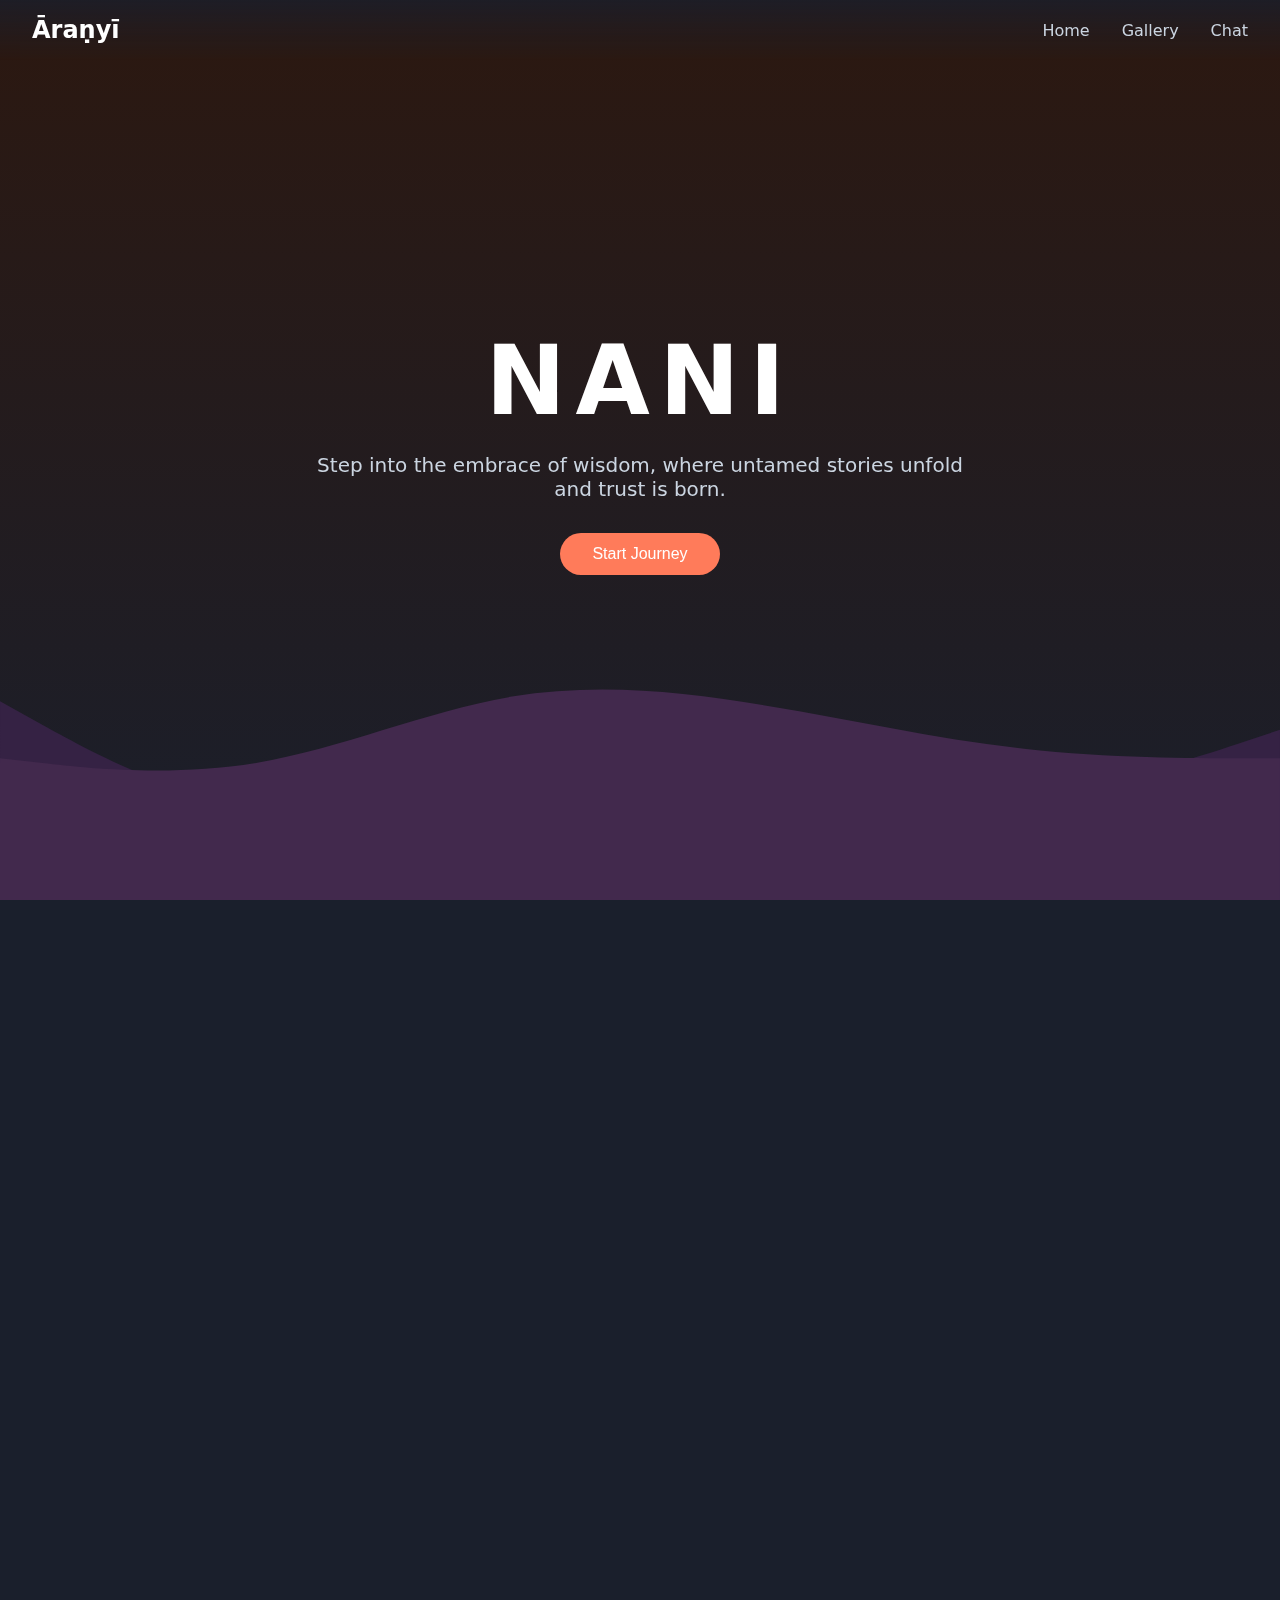
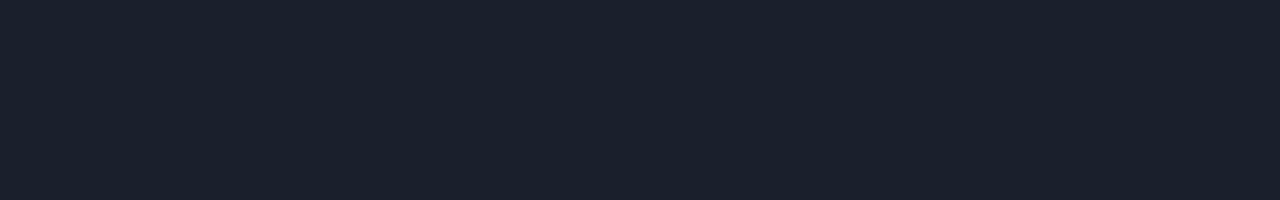
==== index.html @ d2ef49b3 "Update index.html" ====
<!DOCTYPE html>
<html lang="en">
<head>
    <meta charset="UTF-8">
    <meta name="viewport" content="width=device-width, initial-scale=1.0">
    <title>NANI - The heart of mom</title>
    <link rel="stylesheet" href="styles.css">
</head>
<body>
    <nav class="navbar">
        <div class="nav-content">
            <a href="/" class="nav-logo">Āraṇyī</a>
            <div class="nav-links">
                <a href="index.html">Home</a>
                <a href="/gallery">Gallery</a>
                <a href="Chatbot.html">Chat</a>
            </div>
        </div>
    </nav>

    <div class="parallax-container">
        <!-- Sky Background Layer -->
        <div class="parallax-layer bg-layer">
            <div class="sky-gradient"></div>
        </div>

        <!-- Mountains Back Layer -->
        <div class="parallax-layer mountains-back">
            <svg viewBox="0 0 1440 320">
                <path fill="#2a1f3d" d="M0,224L48,213.3C96,203,192,181,288,181.3C384,181,480,203,576,224C672,245,768,267,864,250.7C960,235,1056,181,1152,170.7C1248,160,1344,192,1392,208L1440,224L1440,320L1392,320C1344,320,1248,320,1152,320C1056,320,960,320,864,320C768,320,672,320,576,320C480,320,384,320,288,320C192,320,96,320,48,320L0,320Z"></path>
            </svg>
        </div>

        <!-- Mountains Middle Layer -->
        <div class="parallax-layer mountains-middle">
            <svg viewBox="0 0 1440 320">
                <path fill="#352244" d="M0,96L48,122.7C96,149,192,203,288,213.3C384,224,480,192,576,165.3C672,139,768,117,864,128C960,139,1056,181,1152,186.7C1248,192,1344,160,1392,144L1440,128L1440,320L1392,320C1344,320,1248,320,1152,320C1056,320,960,320,864,320C768,320,672,320,576,320C480,320,384,320,288,320C192,320,96,320,48,320L0,320Z"></path>
            </svg>
        </div>

        <!-- Mountains Front Layer -->
        <div class="parallax-layer mountains-front">
            <svg viewBox="0 0 1440 320">
                <path fill="#42294d" d="M0,160L48,165.3C96,171,192,181,288,165.3C384,149,480,107,576,90.7C672,75,768,85,864,101.3C960,117,1056,139,1152,149.3C1248,160,1344,160,1392,160L1440,160L1440,320L1392,320C1344,320,1248,320,1152,320C1056,320,960,320,864,320C768,320,672,320,576,320C480,320,384,320,288,320C192,320,96,320,48,320L0,320Z"></path>
            </svg>
        </div>

        <!-- Content Layer -->
        <div class="content-layer">
            <h1>NANI</h1>
            <p>Step into the embrace of wisdom, where untamed stories unfold and trust is born.</p>
            <!--<button href="chatbot.html" class="cta-button">Start Journey</button>   -->
            <button class="cta-button" onclick="location.href='chatbot.html'">Start Journey</button>
        </div>
    </div>

    <script src="script.js"></script>
</body>
</html>
---- styles.css ----
:root {
    --theme-dark: #1A1F2C;
    --theme-orange: #FF7B5A;
    --theme-purple: #9381FF;
}

* {
    margin: 0;
    padding: 0;
    box-sizing: border-box;
}

html {
    scroll-behavior: smooth;
}

body {
    background-color: var(--theme-dark);
    color: white;
    font-family: system-ui, -apple-system, sans-serif;
    overflow-x: hidden;
    min-height: 200vh;
}

/* Navigation Styles */
.navbar {
    position: fixed;
    top: 0;
    width: 100%;
    z-index: 50;
    background: linear-gradient(to bottom, rgba(26,31,44,0.8) 0%, transparent 100%);
    backdrop-filter: blur(8px);
}

.nav-content {
    max-width: 1280px;
    margin: 0 auto;
    padding: 1rem 2rem;
    display: flex;
    justify-content: space-between;
    align-items: center;
}

.nav-logo {
    font-size: 1.5rem;
    font-weight: bold;
    color: white;
    text-decoration: none;
}

.nav-links {
    display: flex;
    gap: 2rem;
}

.nav-links a {
    color: #CBD5E1;
    text-decoration: none;
    transition: color 0.3s ease;
}

.nav-links a:hover {
    color: white;
}

/* Parallax Styles */
.parallax-container {
    height: 100vh;
    position: relative;
    overflow: hidden;
}

.parallax-layer {
    position: absolute;
    width: 100%;
    height: 100%;
    will-change: transform;
    transform-style: preserve-3d;
    backface-visibility: hidden;
}

.bg-layer .sky-gradient {
    width: 100%;
    height: 100%;
    background: linear-gradient(to bottom, #2C1810 0%, var(--theme-dark) 100%);
}

.mountains-back,
.mountains-middle,
.mountains-front {
    bottom: 0;
    height: 66.666%;
}

.mountains-back svg,
.mountains-middle svg,
.mountains-front svg {
    position: absolute;
    bottom: 0;
    width: 100%;
}

/* Content Styles */
.content-layer {
    position: absolute;
    inset: 0;
    display: flex;
    flex-direction: column;
    align-items: center;
    justify-content: center;
    z-index: 10;
    text-align: center;
}

.content-layer h1 {
    font-size: 6rem;
    font-weight: bold;
    letter-spacing: 0.1em;
    margin-bottom: 1rem;
}

.content-layer p {
    font-size: 1.25rem;
    color: #CBD5E1;
    max-width: 42rem;
    margin: 0 auto 2rem;
}

.cta-button {
    padding: 0.75rem 2rem;
    background-color: var(--theme-orange);
    color: white;
    border: none;
    border-radius: 9999px;
    font-size: 1rem;
    cursor: pointer;
    transition: background-color 0.3s ease;
}

.cta-button:hover {
    background-color: rgba(255, 123, 90, 0.9);
}

/* Chat Page Styles */
.chat-container {
    max-width: 1280px;
    margin: 6rem auto 2rem;
    padding: 2rem;
    min-height: calc(100vh - 8rem);
}

.chat-placeholder {
    text-align: center;
    padding: 4rem;
    background: rgba(255, 255, 255, 0.05);
    border-radius: 1rem;
}

.chat-container {
    max-width: 1280px;
    margin: 6rem auto 2rem;
    padding: 2rem;
    min-height: calc(100vh - 8rem);
    display: flex;
    justify-content: center;
    align-items: flex-start;
}

.chat-box {
    background: rgba(255, 255, 255, 0.05);
    border-radius: 1rem;
    padding: 2rem;
    width: 100%;
    max-width: 800px;
    box-shadow: 0 4px 6px rgba(0, 0, 0, 0.1);
}

.chat-title {
    text-align: center;
    margin-bottom: 2rem;
    color: var(--theme-orange);
    font-size: 2.5rem;
}

.chat-input-container {
    display: flex;
    gap: 1rem;
    margin-bottom: 2rem;
}

#question {
    flex: 1;
    padding: 0.75rem 1rem;
    border: 1px solid rgba(255, 255, 255, 0.1);
    border-radius: 0.5rem;
    background: rgba(255, 255, 255, 0.05);
    color: white;
    font-size: 1rem;
}

#question::placeholder {
    color: rgba(255, 255, 255, 0.5);
}

#question:focus {
    outline: none;
    border-color: var(--theme-orange);
}

.chat-button {
    padding: 0.75rem 2rem;
    background-color: var(--theme-orange);
    color: white;
    border: none;
    border-radius: 0.5rem;
    font-size: 1rem;
    cursor: pointer;
    transition: background-color 0.3s ease;
}

.chat-button:hover {
    background-color: rgba(255, 123, 90, 0.9);
}

.chat-messages {
    background: rgba(255, 255, 255, 0.03);
    padding: 1.5rem;
    border-radius: 0.5rem;
    min-height: 200px;
}

#answer {
    color: #CBD5E1;
    line-height: 1.6;
}

/* Animation keyframes */
@keyframes float {
    0% { transform: translateY(0px); }
    50% { transform: translateY(-20px); }
    100% { transform: translateY(0px); }
}

.animate-float {
    animation: float 6s ease-in-out infinite;
}
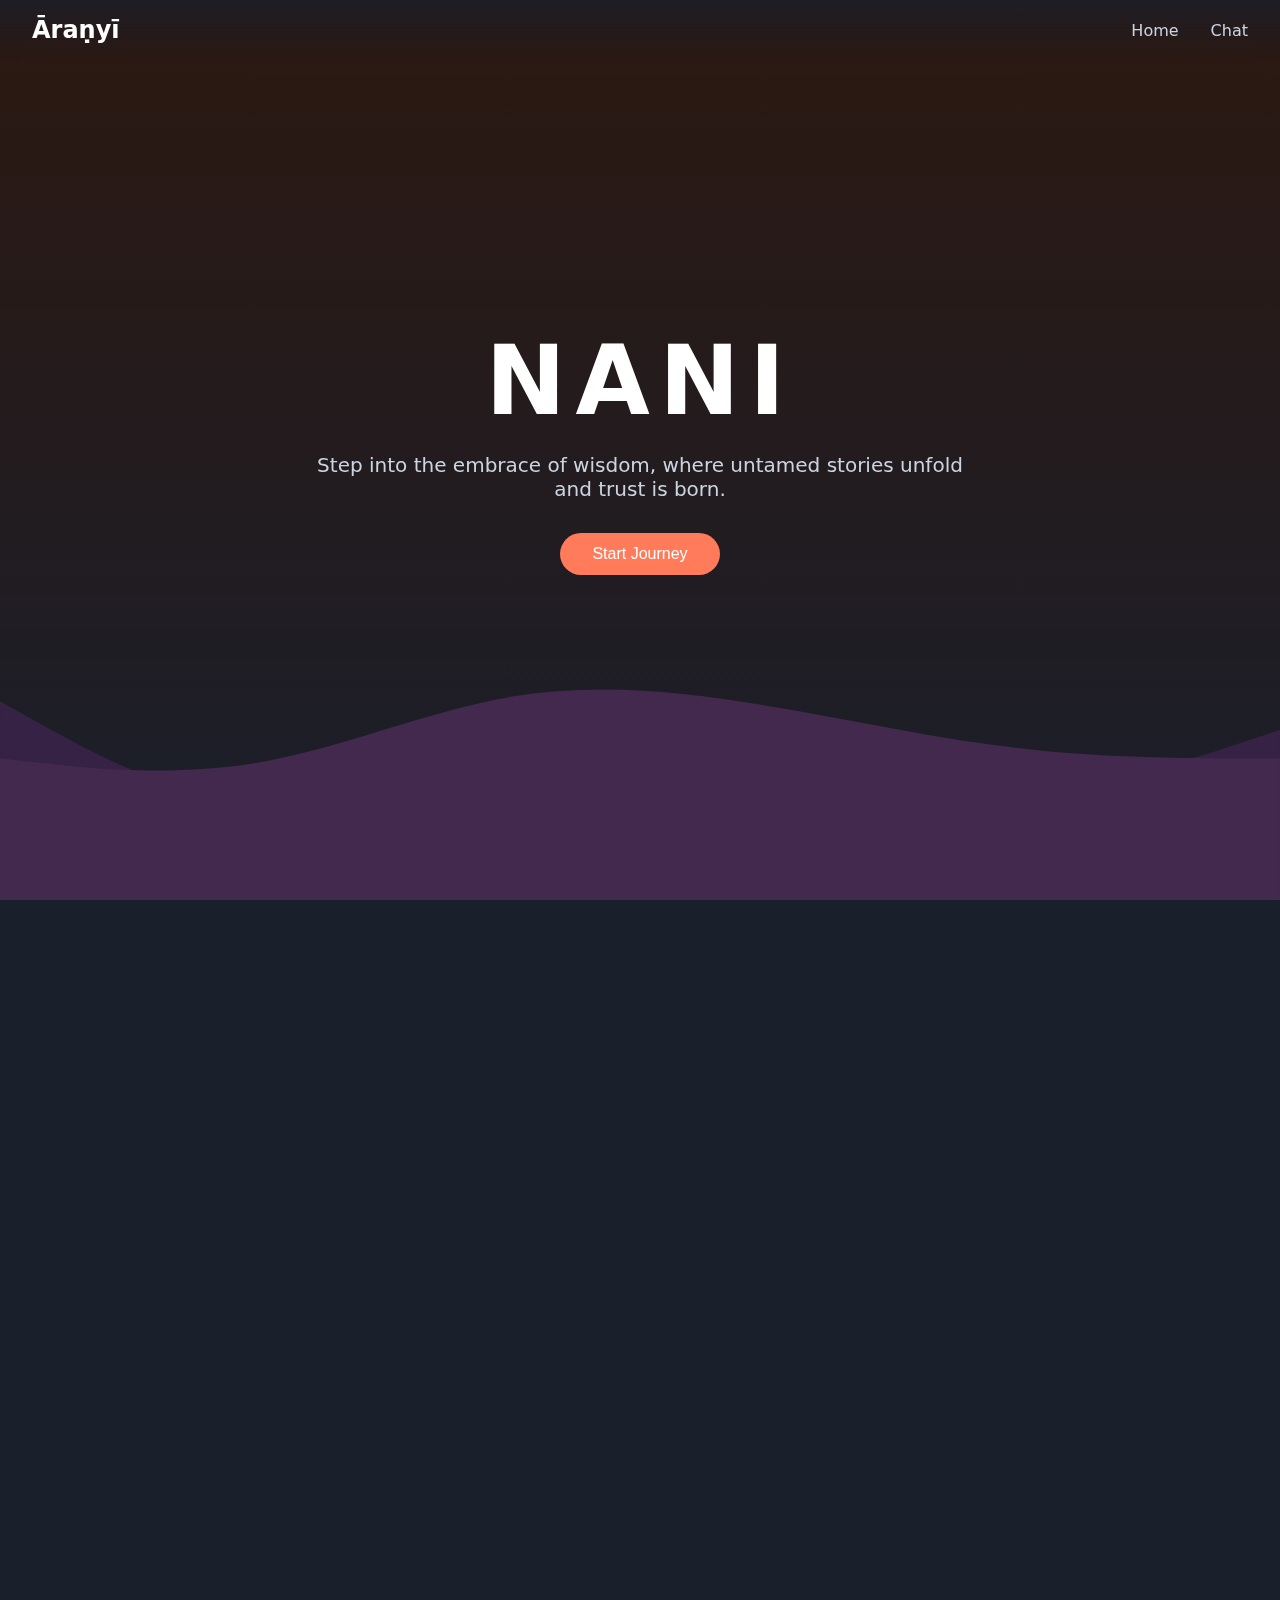
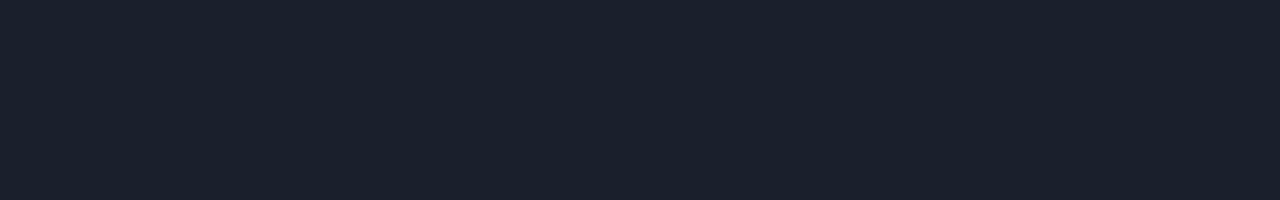
==== commit 6ed8fd6c: "Update index.html" ====
--- a/index.html
+++ b/index.html
@@ -12,7 +12,7 @@
             <a href="/" class="nav-logo">Āraṇyī</a>
             <div class="nav-links">
                 <a href="index.html">Home</a>
-                <a href="/gallery">Gallery</a>
+                
                 <a href="Chatbot.html">Chat</a>
             </div>
         </div>
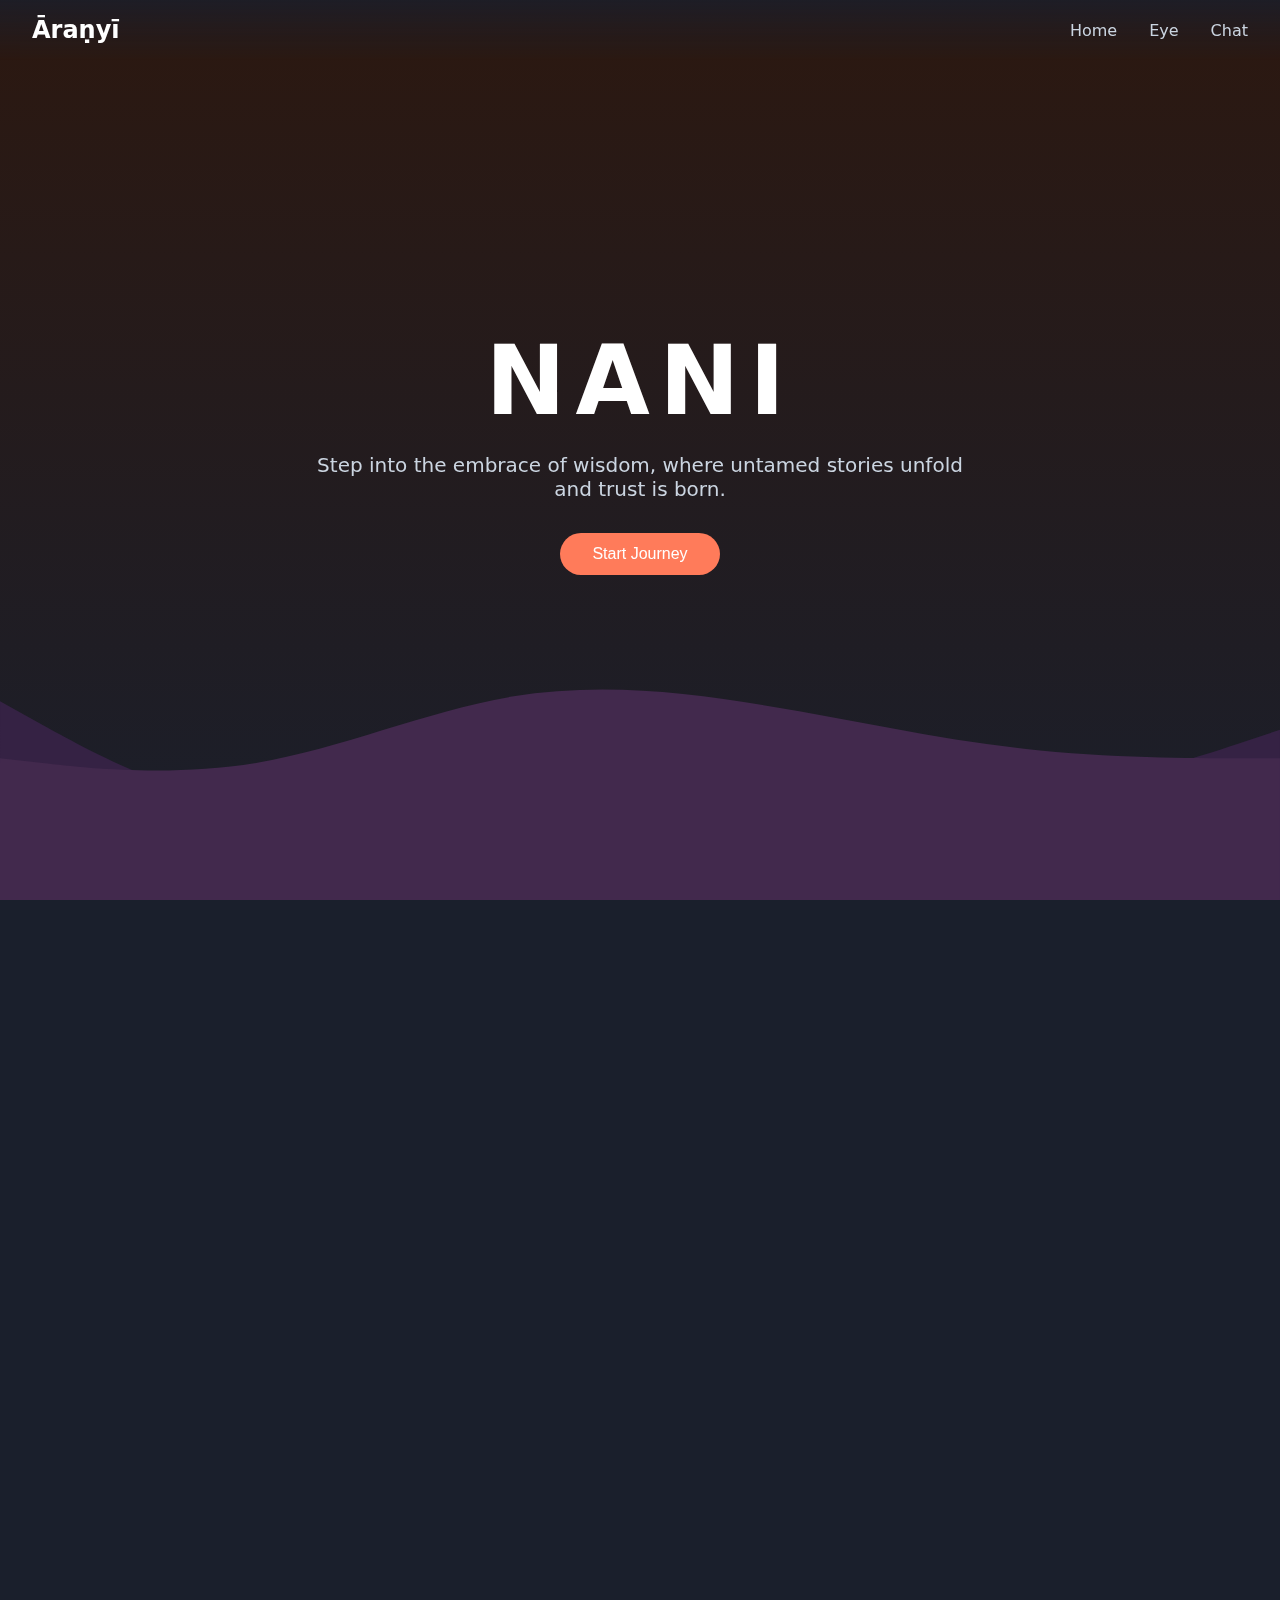
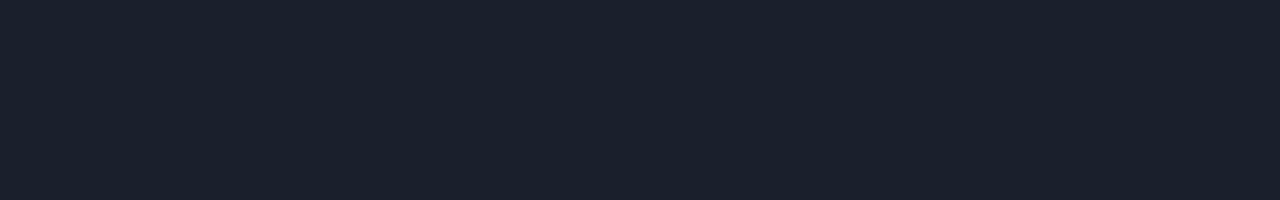
==== commit 4478c6b8: "Update index.html" ====
--- a/index.html
+++ b/index.html
@@ -12,7 +12,7 @@
             <a href="/" class="nav-logo">Āraṇyī</a>
             <div class="nav-links">
                 <a href="index.html">Home</a>
-                
+                <a href="eye.html">Eye</a>
                 <a href="Chatbot.html">Chat</a>
             </div>
         </div>
@@ -50,7 +50,7 @@
             <h1>NANI</h1>
             <p>Step into the embrace of wisdom, where untamed stories unfold and trust is born.</p>
             <!--<button href="chatbot.html" class="cta-button">Start Journey</button>   -->
-            <button class="cta-button" onclick="location.href='chatbot.html'">Start Journey</button>
+            <button class="cta-button" onclick="window.location.href='Chatbot.html'">Start Journey</button>
         </div>
     </div>
 
